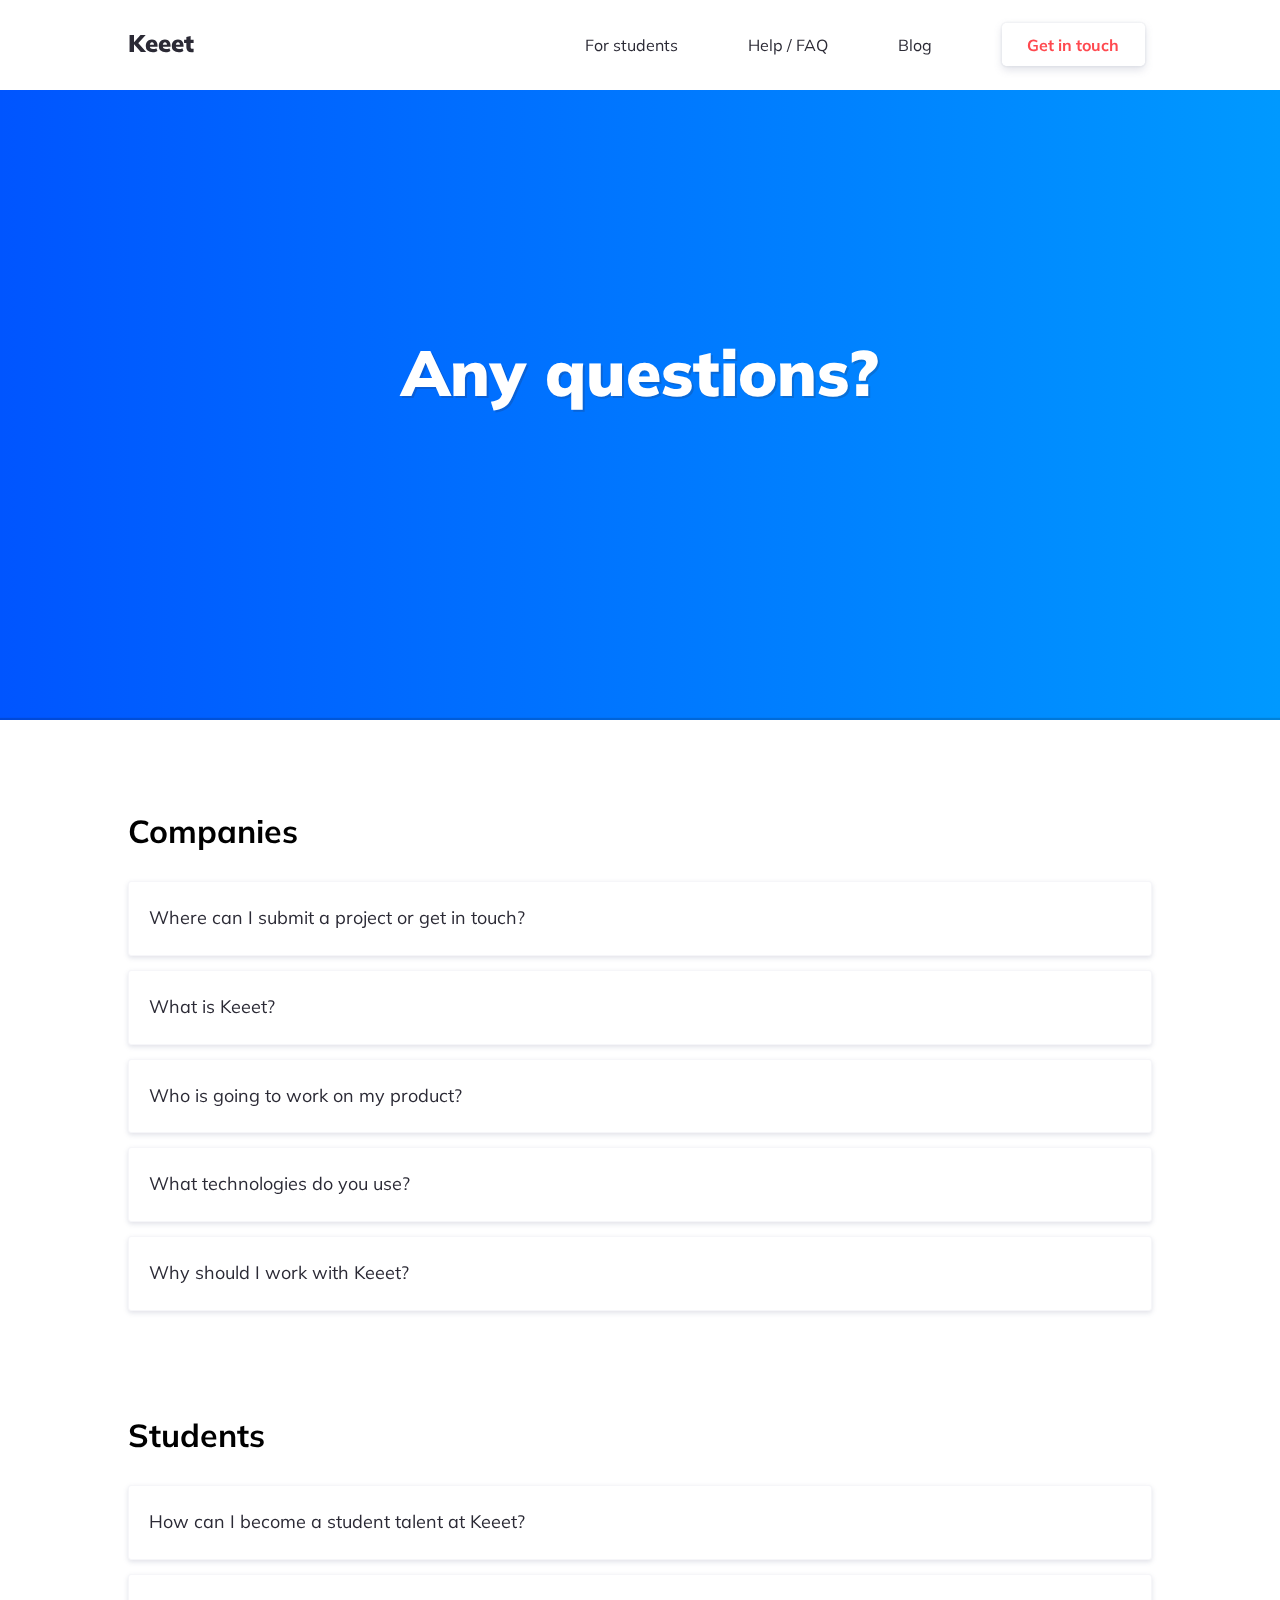
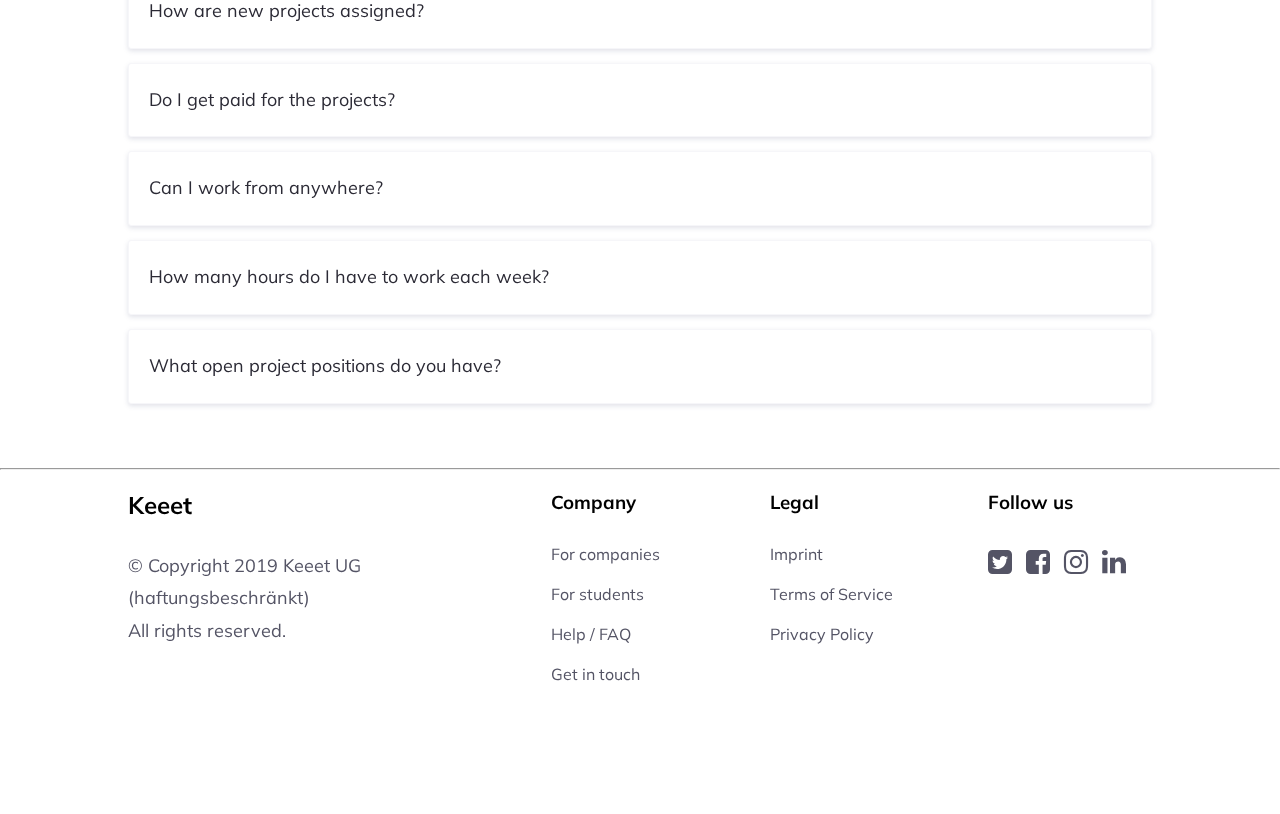
==== help.html @ 53b11ce8 "Inital commit" ====
<!DOCTYPE html>
<html lang="en">
<head>
    <meta charset="UTF-8"/>
    <meta name="viewport" content="width=device-width, initial-scale=1.0"/>
    <meta http-equiv="X-UA-Compatible" content="ie=edge"/>
    <link rel="stylesheet" href="https://maxcdn.bootstrapcdn.com/font-awesome/4.3.0/css/font-awesome.min.css">
    <link href="https://fonts.googleapis.com/css?family=Muli:300,400,600,700,800,900&display=swap" rel="stylesheet">
    <link rel="stylesheet" href="main.css"/>
    <link rel="stylesheet" href="help.css"/>
    <link rel="apple-touch-icon" sizes="180x180" href="favicon/apple-touch-icon.png">
    <link rel="icon" type="image/png" sizes="32x32" href="favicon/favicon-32x32.png">
    <link rel="icon" type="image/png" sizes="16x16" href="favicon/favicon-16x16.png">
    <link rel="manifest" href="favicon/site.webmanifest">
    <meta name="description"
          content="We are a group of lateral thinkers, innovators and creatives that is building digital products of
          tomorrow from scratch. We believe that digital product development is a transformative journey and needs to be
          managed as such. That calls for all the elements of an effective transformation, including an experienced team,
          a clear vision and road map, and processes for the fast piloting and deployment.">
    <meta name="author" content="We build digital products">
    <meta content="https://pedantic-jang-f78820.netlify.com/assets/meta-preview.png" property="og:image">
    <meta content="https://pedantic-jang-f78820.netlify.com/assets/meta-preview.png" name="twitter:image">
    <meta property="og:url" content="keeet.io">
    <meta property="og:title" content="We build digital products.">
    <meta property="og:description" content="We are a group of lateral thinkers, innovators and creatives that is building digital products of
          tomorrow from scratch. We believe that digital product development is a transformative journey and needs to be
          managed as such. That calls for all the elements of an effective transformation, including an experienced team,
          a clear vision and road map, and processes for the fast piloting and deployment.">
    <meta name="twitter:title" content="We build digital products">
    <meta name="twitter:description" content="We are a group of lateral thinkers, innovators and creatives that is building digital products of
          tomorrow from scratch. We believe that digital product development is a transformative journey and needs to be
          managed as such. That calls for all the elements of an effective transformation, including an experienced team,
          a clear vision and road map, and processes for the fast piloting and deployment.">
    <meta name="theme-color" content="#0055ff">
    <title>Keeet - FAQ</title>
</head>
<body style="overflow: hidden;">


<div class="header-scroll-trigger"></div>
<nav class="header-container">
    <div class="hamburger menu">
        <div class="line line01"></div>
        <div class="line line02"></div>
        <div class="line line03"></div>
    </div>
    <a href="../"><h2 class="logo-name"><b>Keeet</b></h2></a>
    <ul class="nav-links">
        <li><a href="student" class="top-nav-links" id="about">For students</a></li>
        <li><a href="help" class="top-nav-links" id="work">Help / FAQ</a></li>
        <li><a href="blog" class="top-nav-links" id="work">Blog</a></li>
        <li><a href="contact" class="contact-btn" id="contact">Get in touch</a></li>
    </ul>
    <a href="contact">
        <button class="responsive-nav-btn">
            Get in touch
        </button>
    </a>
</nav>

<div class="help-hero-wrapper">
    <div class="help-hero">
        <h1>Any questions?</h1>
    </div>
</div>

<div id="faq-section">
    <div class="faq">
        <h1>Companies</h1>
        <div class="faq-block">
            <input id="ac-1" type="checkbox">
            <label for="ac-1">Where can I submit a project or get in touch?</label>
            <article class="answer">
                <p>
                    You can either submit your project <a href="submit-project">here</a> or you can schedule a call with
                    one of our
                    team members <a href="call">here</a> to talk about your project, ideas or product. Looking forward
                    hearing from you!
                </p>
            </article>
        </div>
        <div class="faq-block">
            <input id="ac-2" type="checkbox">
            <label for="ac-2">What is Keeet?</label>
            <article class="answer">
                <p>
                    We are a group of lateral thinkers, innovators and creatives that is building digital products of
                    tomorrow from scratch. We believe that digital product development is a transformative journey and
                    needs to be managed as such. That calls for all the elements of an effective transformation,
                    including an experienced team, a clear vision and road map, and processes for the fast piloting and
                    deployment.
                </p>
            </article>
        </div>
        <div class="faq-block">
            <input id="ac-3" type="checkbox">
            <label for="ac-3">Who is going to work on my product?</label>
            <article class="answer">
                <p>
                    Are student talents are a group of accomplished developers, designers and product managers. Even
                    beyond tech stack we carefully match our student talents with your project requirements. Our proven
                    selection process ensures that we have the best talent to assemble a team of experts that fits best
                    to you project.
                </p>
            </article>
        </div>
        <div class="faq-block">
            <input id="ac-4" type="checkbox">
            <label for="ac-4">What technologies do you use?</label>
            <article class="answer">
                <p>
                    The pace of innovation and change is mind-numbingly fast. We keep up with technology trends and help
                    you to catch up to emerging opportunities and further evolve them. Thanks to our diverse pool of
                    talents we are able to cover a whole range of competencies going from AI, Data Science, Embedded
                    Systems, AR / VR and many more.
                </p>
            </article>
        </div>
        <div class="faq-block">
            <input id="ac-5" type="checkbox">
            <label for="ac-5">Why should I work with Keeet?</label>
            <article class="answer">
                <p>
                    We eliminate the lack of transparency of agencies and take away the commitment of an in-house team.
                    Thanks to our best talent we ship better products faster.
                </p>
            </article>
        </div>
    </div>
    <div class="faq" id="student-faq">
        <h1>Students</h1>
        <div class="faq-block">
            <input id="ac-6" type="checkbox">
            <label for="ac-6">How can I become a student talent at Keeet?</label>
            <article class="answer">
                <p>
                    All you have to do is to fill out the online application form. Click <a href="application">here</a>.
                    It only takes 2 minutes! We then review your application and if you are qualified we will invite you
                    for a video interview to further learn about your skills, character and potential. It is really
                    important for us that you not only have enough skills and knowledge for the job that you are
                    applying for but that you are also a cultural fit for our entire team.
                </p>
            </article>
        </div>
        <div class="faq-block">
            <input id="ac-7" type="checkbox">
            <label for="ac-7">How are new projects assigned?</label>
            <article class="answer">
                <p>
                    There are two way of how projects are assigned. Talents get either a private invite if their skill
                    set and availability fit to the project requirements or talents can apply to public projects that
                    are posted to all members and are assigned to the ones that claim it first.
                </p>
            </article>
        </div>
        <div class="faq-block">
            <input id="ac-8" type="checkbox">
            <label for="ac-8">Do I get paid for the projects?</label>
            <article class="answer">
                <p>
                    <b>Yes!</b> Beyond receiving a competitive salary you have the chance to earn shares. This way all
                    team members
                    share the profits if the company does well.
                </p>
            </article>
        </div>
        <div class="faq-block">
            <input id="ac-9" type="checkbox">
            <label for="ac-9">Can I work from anywhere?</label>
            <article class="answer">
                <p>
                    <b>Yes!</b> We only work remotely. Most projects have pre-set events like for example sprint
                    plannings and daily standups where we usually communicate with tools like Slack or Google Hangouts.
                    We however also regularly invite teams to get-together that we use to e.g. celebrate completed
                    projects. We cover all expenses for these trips!
                </p>
            </article>
        </div>
        <div class="faq-block">
            <input id="ac-10" type="checkbox">
            <label for="ac-10">How many hours do I have to work each week?</label>
            <article class="answer">
                <p>
                    A rough estimate would be 20 hours a week or less. But that really depends on the project that you
                    are working on and the phase of the project.
                </p>
            </article>
        </div>
        <div class="faq-block">
            <input id="ac-11" type="checkbox">
            <label for="ac-11">What open project positions do you have?</label>
            <article class="answer">
                <p>
                    We are not only looking for talented techis with expertise in cutting edge technologies but also for
                    product managers, UI / UX designers and beyond. Here are just a few: Software Engineers, Data
                    Science & AI, UX / UI Designers, QA Engineers, Product Managers, R&D Hackers, AR / VR Game
                    Engineers, Mechanical Engineers, Embedded Software Engineers.
                </p>
            </article>
        </div>
    </div>
    <hr>
    <footer class="container" id="footer-container">
        <div class="footer-column-left">
            <h2 class="footer-header">Keeet</h2>
            <p>© Copyright 2019 Keeet UG (haftungsbeschränkt) <br> All rights reserved.</p>
        </div>
        <div class="footer-column-right">
            <h3 class="footer-header">Company</h3>
            <ul>
                <li><a href="../">For companies</a></li>
                <li><a href="student">For students</a></li>
                <li><a href="help">Help / FAQ</a></li>
                <li><a href="contact">Get in touch</a></li>
            </ul>
        </div>
        <div class="footer-column-right">
            <h3 class="footer-header">Legal</h3>
            <ul>
                <li><a href="imprint">Imprint</a></li>
                <li><a href="terms-of-service">Terms of Service</a></li>
                <li><a href="privacy-policy">Privacy Policy</a></li>
            </ul>
        </div>
        <div class="footer-column-right">
            <h3 class="footer-header">Follow us</h3>
            <a href="#" target="_blank" class="footer-icon"><i class="fa fa-twitter-square"></i></a>
            <a href="#" target="_blank" class="footer-icon"><i class="fa fa-facebook-square"></i></a>
            <a href="#" target="_blank" class="footer-icon"><i class="fa fa-instagram"></i></a>
            <a href="#" target="_blank" class="footer-icon"><i class="fa fa-linkedin"></i></a>
        </div>
    </footer>
</div>


<div class="loader-wrapper">
    <span class="loader">
        <span class="loader-inner"></span>
    </span>
</div>


<script src="https://ajax.googleapis.com/ajax/libs/jquery/3.4.1/jquery.min.js"></script>
<script src="app.js"></script>
</body>
</html>
---- main.css ----
:root {
    --primary: #FF494F;
    --secondary: #0000ff;
    --darkgrey: #2b2a35;
    --lightgrey: #545465;
}

* {
    margin: 0;
    padding: 0;
    box-sizing: inherit;
}

::-moz-selection {
    color: #ecf0f1;
    background: #9b59b6;
    text-shadow: none;
}

::selection {
    color: #ecf0f1;
    background: #9b59b6;
    text-shadow: none;
}

a,
a:visited {
    color: #9b59b6;
    text-decoration: none;
}

a:hover {
    color: #969696;
}

body {
  transition: background-color 1s ease;
}

p {
    font-size: 18px;
    color: var(--darkgrey);
}

*:before, *:after {
    box-sizing: border-box;
}

html {
    font-family: 'Muli', sans-serif;
    box-sizing: border-box;
    -webkit-font-smoothing: antialiased;
    -moz-osx-font-smoothing: grayscale;
}

p, h1, h2, h3, h4, h5, h6, a, label, table {
    -webkit-user-select: none;
    -moz-user-select: none;
    -ms-user-select: none;
    user-select: none;
}

img {
    user-drag: none;
    user-select: none;
    -moz-user-select: none;
    -webkit-user-drag: none;
    -webkit-user-select: none;
    -ms-user-select: none;
}

.primary-btn {
    background-color: var(--primary);
    color: #ffffff;
    padding: 14px 24px;
    font-weight: 500;
    border-radius: 5px;
    outline: none;
    text-decoration: none;
    font-size: 16px;
    border: none;
    cursor: pointer;
    margin-top: 20px;
    -webkit-appearance: none;
    -webkit-box-shadow: 0 2px 8px -1px rgba(39, 94, 254, 0.32);
    box-shadow: 0 2px 8px -1px rgba(39, 94, 254, 0.32);
    transform: translateY(0px);
    transition: transform 0.44s ease, box-shadow 0.44s ease;
}

.primary-btn:hover,
.primary-btn.focus {
    transform: translateY(-5px);
    box-shadow: 0 2px 8px -1px rgba(39, 94, 254, 0.62);
}

input:focus,
select:focus,
textarea:focus,
button:focus {
    outline: none;
}

.background-gradient {
    background: linear-gradient(#f8f8f8 0, #fff 100%);
}

.grey-background {
    background: #f8f8f8;
}

hr {
    /* border-top: 1px solid rgba(207, 215, 223, .25);
    margin-bottom: 50px; */
}

@media screen and (max-width: 500px) {
    hr {
        margin-bottom: 0;
    }

    .primary-btn:hover,
    .primary-btn.focus {
        transform: unset;
    }
}

/* ----------------------------------------------- Loading Animation ----------------------------------------------- */
.loader-wrapper {
    width: 100vw;
    height: 100vh;
    position: fixed;
    top: 0;
    left: 0;
    background-color: #ffffff;
    display: flex;
    justify-content: center;
    align-items: center;
    z-index: 100;
}

.loader {
    width: 40px;
    height: 40px;
    margin: 100px auto;
    background-color: var(--primary);
    border-radius: 100%;
    -webkit-animation: sk-scaleout 1.0s infinite ease-in-out;
    animation: sk-scaleout 1.0s infinite ease-in-out;
    display: inline-block;
    position: relative;
    border: 4px solid var(--primary);
    animation-timing-function: ease-in-out;
    -webkit-animation-timing-function: ease-in-out;
}

.loader-inner {
    vertical-align: top;
    display: inline-block;
    width: 100%;
    background-color: var(--primary);
    animation: loader-inner 2s infinite ease-in;
    animation-timing-function: ease-in-out;
    -webkit-animation-timing-function: ease-in-out;
}

@-webkit-keyframes sk-scaleout {
    0% {
        transform: scale(0);
        -webkit-transform: scale(0);
    }
    100% {
        transform: scale(1.0);
        -webkit-transform: scale(1.0);
        opacity: 0;
    }
}

@keyframes sk-scaleout {
    0% {
        transform: scale(0);
        -webkit-transform: scale(0);
    }
    100% {
        transform: scale(1.0);
        -webkit-transform: scale(1.0);
        opacity: 0;
    }
}

/* ------------------------------------------------- Cookie Banner ------------------------------------------------- */
#cookie-banner {
    width: 460px;
    background-color: #fcfcfc;
    box-shadow: 0 1px 3px 0 rgba(39, 21, 102, 0.08), 0 0 0 1px rgba(39, 21, 102, 0.07);
    border: 1px solid rgba(255, 255, 255, .8);
    z-index: 90;
    position: fixed;
    display: flex;
    justify-content: space-between;
    left: 0;
    right: 0;
    margin-left: auto;
    margin-right: auto;
    bottom: 25px;
    padding: 10px 20px;
    border-radius: 50px;
}

#cookie-banner p {
    font-size: 14px;
}

#cookie-banner a {
    color: var(--primary);
    font-weight: 700;
    text-decoration: none;
}

#cookie-banner a:hover,
#cookie-banner a:focus {
    text-decoration: underline;
}

#cookie-banner-close {
    border: none;
    outline: none;
    background-color: #fcfcfc;
    -webkit-transition: -webkit-transform .2s ease-in-out;
    transition: transform .2s ease-in-out;
}

#cookie-banner-close:hover,
#cookie-banner-close:focus {
    -webkit-transform: scale(1.2);
    transform: scale(1.2);
}

#cookie-banner-close img {
    width: 12px;
    cursor: pointer;
}

@media screen and (max-width: 500px) {
    #cookie-banner {
        width: 90%;
        line-height: 1.4;
        padding: 6px 20px;
    }

    #cookie-banner-close {
        margin-left: 10px;
    }
}

/* ------------------------------------------------ Navigation Bar ------------------------------------------------ */
nav {
    height: 90px;
    margin: auto;
    -webkit-appearance: none;
    -webkit-box-shadow: 0px 1px 0px 0px rgba(227, 227, 227, 1);
    box-shadow: 0px 1px 0px 0px rgba(227, 227, 227, 1);
}

.logo-name {
    font-weight: 800;
    float: left;
    margin-left: 10%;
    margin-top: 28px;
    color: #2B2A35;
}

.nav-links {
    display: flex;
    list-style: none;
    height: 100%;
    justify-content: flex-end;
    align-items: center;
    margin-left: auto;
}

.nav-links li a {
    color: var(--darkgrey);
    text-decoration: none;
    font-size: 16px;
    margin-left: 30px;
    cursor: pointer;
}

.contact-btn {
    background-color: #fff;
    box-shadow: 0 0.2rem 0.5rem rgba(103, 110, 144, .2), 0 0 0 0.1rem rgba(103, 110, 144, .05);
    padding: .75em 1.6em .7em;
    border-radius: 5px;
    transition: box-shadow 120ms, background-color 120ms;
    text-align: center;
    font-weight: 700;
    color: var(--primary) !important;
    transition-property: box-shadow;
    transition-duration: 120ms;
    transition-timing-function: ease;
    transition-delay: 0s;
}

.contact-btn:hover {
    box-shadow: 0 .2rem .5rem rgba(103, 110, 144, .4), 0 0 0 .1rem rgba(103, 110, 144, .05);
}

.responsive-nav-btn {
    display: none;
    cursor: pointer;
    position: absolute;
    right: 20%;
    top: 21%;
    font-size: 16px;
    padding: 10px 12px;
    color: #FF494F;
    font-weight: 600;
    border-radius: 5px;
    background-color: #fff;
    border: none;
    box-shadow: 0 0.2rem 0.5rem rgba(103, 110, 144, .2), 0 0 0 0.1rem rgba(103, 110, 144, .05);
}

@media screen and (max-width: 950px) {
    .responsive-nav-btn {
        display: block;
    }
}


/* --------------------- Navigation Underline Animation --------------------- */
.nav-links {
    list-style-type: none;
    margin: 0 9% 0 0;
    text-align: center;
}

.nav-links li {
    display: inline-block;
    margin: 0 20px;
}

.top-nav-links {
    color: var(--primary);
    position: relative;
    text-decoration: none;
    padding-bottom: 8px;
}

.top-nav-links:before, .top-nav-links:after {
    content: '';
    position: absolute;
    bottom: 2px;
    left: 0;
    right: 0;
    height: 2px;
    background-color: var(--primary);
}

.top-nav-links:before {
    opacity: 0;
    transform: translateY(8px);
    transition: transform 0s cubic-bezier(0.175, 0.885, 0.32, 1.275), opacity 0s;
}

.top-nav-links:after {
    opacity: 0;
    transform: translateY(4px);
    transition: transform 0.2s cubic-bezier(0.175, 0.885, 0.32, 1.275), opacity 0.2s;
}

.top-nav-links:hover:before, .top-nav-links:hover:after {
    opacity: 1;
    transform: translateY(0);
}

.top-nav-links:hover:before {
    transition: transform 0.2s cubic-bezier(0.175, 0.885, 0.32, 1.275), opacity 0.2s;
}

.top-nav-links:hover:after {
    transition: transform 0s 0.2s cubic-bezier(0.175, 0.885, 0.32, 1.275), opacity 0s 0.2s;
}

.header-container {
    position: fixed;
    top: 0;
    left: 0;
    right: 0;
    max-width: 1800px;
    background-color: #ffffff;
    z-index: 10;
    -webkit-appearance: none;
    -moz-box-shadow: 0 0 1.8rem transparent;
    -webkit-box-shadow: 0 0 1.8rem transparent;
    box-shadow: 0 0 1.8rem transparent;
    transition: box-shadow .3s;
}

@media (prefers-reduced-motion: reduce) {
    .header-container {
        transition: none;
    }
}

.header-container.scrolled {
    -webkit-appearance: none;
    -moz-box-shadow: 0 0 1.8rem rgba(0, 0, 0, .15);
    -webkit-box-shadow: 0 0 1.8rem rgba(0, 0, 0, .15);
    box-shadow: 0 0 1.8rem rgba(0, 0, 0, .15);
}

@media screen and (max-width: 450px) {
    .header-container {
        -webkit-appearance: none;
        -moz-box-shadow: 0 0.2rem 0.5rem rgba(103, 110, 144, .2), 0 0 0 0.1rem rgba(103, 110, 144, .05);
        -webkit-box-shadow: 0 0.2rem 0.5rem rgba(103, 110, 144, .2), 0 0 0 0.1rem rgba(103, 110, 144, .05);
        box-shadow: 0 0.2rem 0.5rem rgba(103, 110, 144, .2), 0 0 0 0.1rem rgba(103, 110, 144, .05);
    }
}


/* ------------------------------------------------- Media Queries ------------------------------------------------- */
@media screen and (max-width: 950px) {
    .line {
        position: absolute;
        width: 30px;
        height: 3px;
        background: var(--primary);
        margin: 5px;
        border-radius: 10px;
        transition: all cubic-bezier(0.25, 0.1, 0.28, 1.54) 0.42s;
    }

    nav {
        position: relative;
        height: 70px;
    }

    .hamburger {
        width: 30px;
        height: 30px;
        position: absolute;
        cursor: pointer;
        right: 3%;
        top: 40%;
        transform: translate(-55%, -50%);
        z-index: 2;
    }

    .hamburger.close {
        position: fixed;
        top: 28px;
    }

    .logo-name {
        margin-left: 5%;
        margin-top: 19px;
    }

    .nav-links {
        padding: 30vh 0;
        position: fixed;
        background: var(--primary);
        z-index: 1;
        height: 100vh;
        overflow: hidden;
        width: 100%;
        justify-content: space-around;
        flex-direction: column;
        clip-path: circle(100px at 115% -15%);
        -webkit-clip-path: circle(100px at 115% -15%);
        transition: all 0.42s ease-out;
        pointer-events: none;
    }

    .nav-links.open {
        clip-path: circle(1600px at 90% -10%);
        -webkit-clip-path: circle(1600px at 90% -10%);
        pointer-events: all;
    }

    .nav-links li a {
        font-size: 25px;
        font-weight: 700;
        color: #fff;
        margin-left: 0;
        box-shadow: none;
    }

    .nav-links li:nth-child(1) {
        transition: all 0.8s ease 0.42s;
    }

    .nav-links li:nth-child(2) {
        transition: all 0.8s ease 0.42s;
    }

    .nav-links li:nth-child(3) {
        transition: all 0.8s ease 0.42s;
    }

    .line01 {
        top: 19%;
    }

    .line02 {
        top: 49%;
    }

    .line03 {
        top: 79%;
    }

    .menu.close .line01 {
        transform: rotate(45deg);
        top: 49%;
        background: white;
    }

    .menu.close .line02, .menu.close .line03 {
        transform: rotate(-45deg);
        top: 49%;
        background: white;
    }

    .contact-btn {
        background-color: unset;
        color: #fff !important;
        box-shadow: none;
    }

    .contact-btn:hover {
        box-shadow: none;
    }

    .container {
        width: 90%;
    }

    .footer-header {
        margin-bottom: 20px;
        margin-top: 40px;
    }
}

/* ---------------------------------------------- Hero Company Site ---------------------------------------------- */

#hero {
    height: 80vh;
    width: 86%;
    margin: auto;
    display: flex;
    align-items: center;
    flex-wrap: wrap;
}

/* .hero div {
    border: 5px #ccc solid;
} */

.box-left {
    display: flex;
    flex-direction: column;
    justify-content: left;
    display: flex;
    justify-content: center;
    width: 45%;
    margin-right: 2%;

}

.type-wrapper p {
    font-size: 3.6rem;
    font-weight: 900;
    letter-spacing: 0.1rem;
    text-align: left;
    overflow: hidden;
    color: var(--darkgrey);
}


#fixed-text {
    font-size: 3.6rem;
}

#hero-sub-header {
    color: var(--lightgrey);
    line-height: 1.8;
    font-size: 18px;
    margin-top: 50px;
    text-align: left;
    margin-bottom: 40px;
}

.hero-button-wrapper {
    display: flex;
}

.hero-button-wrapper button {
    margin-right: 10px;
}

.box-right {
    position: relative;
    z-index: -5;
    height: 400px;
    align-items: center;
    justify-content: center;
    display: flex;
    width: 45%;
    margin-left: 2%;
}

.box-right img {
    max-width: 100%;
    max-height: 100%;

}

@media screen and (max-width: 950px) {
    .hero {
      height: auto;
    }
    .box-left {
        width: 100%;
    }

    .box-right {
        width: 100%;
        margin: auto;
        max-width: 600px;
        align-items: flex-start;
        padding: 20px;
    }

    .type-wrapper p {
        margin-top: 120px;
    }

    #fixed-text {
        font-size: 2.2rem;
    }

    .type-wrapper p {
        font-size: 2.2rem;
    }
}

@media screen and (max-width: 600px) {
    #fixed-text {
        font-size: 1.6rem;
    }

    .type-wrapper p {
        font-size: 2.6rem;
        line-height: 1.2;
    }

    .hero-button-wrapper {
        margin-bottom: 70px;
        justify-content: space-evenly;
        width: 100%;
    }

    .hero-button-wrapper button {
        margin: auto 0 20px 0;
        padding: 12px 16px;
    }

    #hero-sub-header {
        width: 100%;
    }

    .hero {
        margin-top: 0px;
    }
}

/* ---------------------------------------------- Why ---------------------------------------------- */
.why {
  width: 86%;
  margin: auto;
  padding: 100px 0;
  max-width: 1600px;
}

.why-header {
  font-size: 50px;
  font-weight: 900;
  color: var(--darkgrey);
  width: 40%;
  margin: 0 auto 30px auto;
  text-align: center;
  min-width: 500px;
    /* min-width: 500px; */
}

.why-sub-header {
  line-height: 2.0;
  color: var(--lightgrey);
  width: 60%;
  margin: auto;
  text-align: center;
}

@media screen and (max-width: 465px) {
    .why-header {
        font-size: 38px;
    }
    .why {
      padding: 0;
    }
}

@media screen and (max-width: 950px) {
    .why-header{
        width: 100%;
        min-width: unset;
    }

    .why-sub-header  {
        width: 100%;
        min-width: unset;
    }
}
/* ---------------------------------------------- Solution ---------------------------------------------- */
.container-solution {
  width: 80%;
  margin: auto;
  padding: 100px 0;
  max-width: 1600px;
}
.text-media {
    display: flex;
    justify-content: space-between;
    align-items: center;
    flex-wrap: wrap;
}

#text-media-reverse {
    flex-wrap: wrap-reverse;
    margin-top: 150px;
}

.text {
    width: 47%;
}

.text h1 {
    font-size: 50px;
    font-weight: 900;
    margin-bottom: 22px;
    color: var(--darkgrey);
}

.text p {
    line-height: 2.0;
    color: var(--lightgrey);
}

.media {
    width: 47%;
    max-width: 500px;
}

.media img {
    max-width: 100%;
    max-height: 100%;
}

@media screen and (max-width: 465px) {
    .text h1 {
        font-size: 38px;
    }
    .text p {
        margin-bottom: 50px;
    }
}

@media screen and (max-width: 1136px) {
    .media {
        margin: auto;
    }

    .text {
        width: 100%;
    }

    .text h1 {
        text-align: center;
    }

    .text p {
        text-align: justify;
    }

    .media {
        width: 100%;
        min-width: unset;
    }

    #text-media-reverse {
        margin-top: 100px;
    }
}

/* ---------------------------------------------- Big Text ---------------------------------------------- */
.big-text {
    height: 100vh;
    width: 86%;
    margin: auto;
    display: flex;
    align-items: center;
    justify-content: center;
}
/* panel styles */
.panel {
  /* min height incase content is higher than window height */
  /* min-height: 100vh;
  display: flex;
  justify-content: space-around;
  align-items: center;
  font-family: sans-serif; */
  /* outline: 10px solid hotpink; */
  /* turn above on to see the edge of panels */
}
.color-violet {
  background-color: #FF494F;
}
.color-white {
  background-color: white;
}

.big-p {
    font-size: 5rem;
    font-weight: 900;
    text-align: center;
    color: white;
}
@media screen and (max-width: 465px) {
  .big-p {
    font-size: 3rem;
  }
}

/* ---------------------------------------------- Features ---------------------------------------------- */

.benefit-header {
    width: 86%;
    margin: auto;
}

.benefit-header-mobile {
    width: 95%;
    margin: auto;
    display: none;
}

.benefit-header-titel-mobile {
    font-size: 50px;
    font-weight: 900;
    color: var(--darkgrey);
    margin: 0 auto 40px auto;
    display: flex;
}

.benefit-sub-header-titel-mobile {
    line-height: 2.0;
    color: var(--lightgrey);
    margin-bottom: 4.6875vw;
    width: 90%;
}

.benefit-header-titel {
    font-size: 50px;
    font-weight: 900;
    color: var(--darkgrey);
    margin: 0 auto 40px auto;
    display: flex;
}

.benefit-sub-header {
    line-height: 2.0;
    color: var(--lightgrey);
    margin-bottom: 4.6875vw;
    width: 90%;
}

.benefit-wrapper {
    width: 86%;
    margin: 0 auto;
    display: flex;
    justify-content: center;
    height: 70vh;

}

.benefit-left {
    display: flex;
    width: 50%;
    flex-direction: column;

}

.benefit-right {
    display: flex;
    width: 50%;
    flex-direction: column;
}

.tab-inner-wrapper {
    display: flex;
    flex-direction: row;
    align-items: center
}
.tab-inner-wrapper {
  background: white;
  background-size: 0% 100%;
  background-image: linear-gradient(90deg, #FF494F 0%, #FF494F 50%, transparent 50.1%);
  cursor: pointer;
  -webkit-text-stroke-color: #FF494F;
  -webkit-text-stroke-width: 0.02em;
  -webkit-text-fill-color: transparent;
  -webkit-background-clip: text;
  background-repeat: no-repeat;
  transition: background-size 0.5s cubic-bezier(0.67, 0.01, 0.15, 0.98);
}

.fill-style {
  background-size: 200% 100% !important;
}

.tab-inner-wrapper:hover {
  background-size: 200% 100%;
}


ul.tabs {
    margin: 0px;
    padding: 0px;
    list-style: none;
}

ul.tabs li {
    background: none;
    color: #222;
    display: inline-block;
    padding: 10px 15px;
    display: flex;
    flex-direction: column;
    cursor: pointer;

}

ul.tabs li.current {
    /* background: #FF494F; */
    color: #FF494F;
}

.tab-number {
    font-size: 20px;
    margin-right: 30px;
}


.tab-header {
    font-size: 40px;
    font-weight: 900;
    color: var(--darkgrey);
}

.tab-content {
    display: none;
    /* background: #ededed; */
    padding: 15px;
    flex-direction: column;
}

.tab-content.current {
    display: inherit;
}

.tab-content-header-font {
    font-size: 50px;
    font-weight: 900;
    color: var(--darkgrey);
    margin-bottom: 22px;
    align-items: center;
}

.tab-subheader {
    line-height: 2.0;
    color: var(--lightgrey);
    margin-bottom: 2.6875vw;
}

.tab-images {
    position: relative;
    align-items: center;
    justify-content: start;
    display: flex;
    width: 100%;
    margin-left: 2%;
}

.tab-images-1 {
    opacity:: 0;
    left: 0;
    z-index: 2;
    max-width: : 100%;
    max-height: 100%;
    height: 200px;
}

.tab-images-2 {
    width: 150px;
    height: 150px;
}


.accordion-main-wrapper {
    width: 95%;
    margin: auto;
    position: relative;
    /* height: 300px; */
}

#accordion-wrap {
    /* position: absolute; */
    top: 0;
    right: 0;
    width: 95%;
    margin: auto 0;
    display: none;
}

/* Article-Title */
.article-title {
    /* width: 100%;
    padding: 15px;
    background-color: #fff;
    border-bottom: 1px solid #e3e3e3;
    position: relative;
    cursor: pointer;
    display: block; */
    display: flex;
    flex-direction: row;
    align-items: center;
    cursor: pointer;
    padding: 10px;
    justify-content: space-between;
}
.article-title-namenum {
  display: flex;
  flex-direction: row;
  align-items: center;
}

.tab-number-mobile {
    font-size: 20px;
    margin-right: 30px;
}

.tab-header-mobile {
    font-size: 21px;
    font-weight: 900;
    color: var(--darkgrey);
}

.article-title:after {
    content: "";
    display: table;
    clear: both;
}

.article-title:hover {
    background-color: #f7f7f7;
}

.article-title:active {
    background-color: #efefef;
}

.article-title:nth-of-type(1) {
    border-top-left-radius: 4px;
    border-top-right-radius: 4px;
}

.article-title h2 {
    color: #555;
    font-size: 18px;
    font-weight: 400;
    float: left;
}

.article-title span {
    margin-top: -2px;
    color: var(--primary);
    font-family: 'FontAwesome', sans-serif;
    font-size: 24px;
    font-weight: normal;
    display: block;
    float: right;
}

.article-title span:before {
    content: "\f107"; /* Carret Down */
}

/* Article-Content */
.article-content {
    padding: 10px 15px;
    background-color: #fff;
}

.article-content p {
    padding: 5px 0;
    color: #969696;
    font-size: 14px;
}


@media screen and (max-width: 800px) {
    .benefit-header {
        /* display: none; */
        height: 50vh;
        width: 86%;
        margin: auto;
        display: flex;
        align-items: center;
        justify-content: center;
        flex-direction: column;
    }

    .benefit-header-titel {
        text-align: center;
    }

    .benefit-sub-header {
        text-align: center;
    }

    .benefit-wrapper {
        display: none;
    }

    #accordion-wrap {
        display: block;
    }

    .benefit-header-mobile {
        display: flex;
    }
}

@media screen and (max-width: 465px) {
    .benefit-header-titel {
        font-size: 38px;
    }

    .benefit-header {
        /* display: none; */
        height: 50vh;
        width: 86%;
        margin: auto;
        display: flex;
        align-items: center;
        justify-content: center;
        flex-direction: column;
    }

    .benefit-header-titel {
        text-align: center;
    }

    .benefit-sub-header {
        text-align: center;
    }

    .benefit-wrapper {
        display: none;
    }

}

/* ---------------------------------------------- How it works ---------------------------------------------- */
.container-how-it-works {
  width: 80%;
  margin: auto;
  padding: 100px 0;
  max-width: 1600px;
}

.how-section-header {
  font-size: 50px;
  font-weight: 900;
  color: var(--darkgrey);
  width: 40%;
  margin: 0 auto 30px auto;
  text-align: center;
  min-width: 500px;
    /* min-width: 500px; */
}

.how-section-sub-header {
  line-height: 2.0;
  color: var(--lightgrey);
  width: 60%;
  min-width: 600px;
  margin: auto;
  text-align: center;
}
.step-section {
    display: flex;
    width: 100%;
    justify-content: space-between;
    margin: 60px 0 20px 0;
}

.step {
    width: 22%;
    display: flex;
    flex-direction: column;
    align-items: center;
}

#step-header {
    font-weight: 700;
    color: var(--darkgrey);
}

#step-sub-header {
    font-weight: 400;
    color: var(--lightgrey);
}

#line {
    width: 60%;
    margin-top: 40px;
    margin-left: 10%;
    height: 2px;
    background-color: #f1f1f1;
    position: absolute;
}

.step-description-wrapper p {
    line-height: 1.6;
    text-align: center;
    font-size: 18px;
}

.circle {
    display: flex;
    justify-content: center;
    align-items: center;
    height: 80px;
    width: 80px;
    background-color: #f1f1f1;
    border-radius: 50%;
    margin-bottom: 15px;
    z-index: 2;
}

.circle img {
    max-width: 60%;
    max-height: 60%;
}

#check-icon {
    max-width: 45%;
    max-height: 45%;
}

.step-description-wrapper {
    text-align: center;
}

.step-description-wrapper p {
    color: var(--darkgrey);
}

.step-description-wrapper button {
    padding: 6px 12px;
    background: var(--primary);
    color: #fff;
    font-weight: 600;
    border: none;
    font-size: 14px;
    border-radius: 20px;
    margin-top: 15px;
}

@media screen and (max-width: 950px) {
    #line {
        width: 70%;
    }

}

@media screen and (max-width: 800px) {
    #line {
        display: none;
    }

    .step-section {
        flex-direction: column;
    }

    .step {
        flex-direction: row;
        width: 100%;
        margin: 20px 0;
    }

    .step-description-wrapper {
        text-align: unset;
        margin-left: 30px;
    }

    .step-description-wrapper button {
        margin-top: 10px;
    }

    .step-description-wrapper p {
        text-align: unset;
    }

    .circle {
        margin: 15px 0;
        min-height: 80px;
        min-width: 80px;
    }
}

@media screen and (max-width: 465px) {
    .how-section-header {
        font-size: 38px;
    }
}

@media screen and (max-width: 950px) {
    .how-section-header {
        width: 100%;
        min-width: unset;
    }

    .how-section-sub-header {
        width: 100%;
        min-width: unset;
    }
}
/* ---------------------------------------------- Call to action ---------------------------------------------- */
.container-call {
    width: 80%;
    margin: auto;
    padding: 100px 0;
    max-width: 1600px;
}
.section-header-call {
    font-size: 50px;
    font-weight: 900;
    color: var(--darkgrey);
    width: 40%;
    margin: 0 auto 30px auto;
    text-align: center;
    min-width: 500px;
}
#newsletter-background {
    width: 100%;
    background:var(--primary);
}

.newsletter-section {
    display: flex;
    flex-direction: column;
    justify-content: center;
    align-items: center;
    padding: 0px 0 10px 0;
}

#newsletter-header {
    color: #ffffff;
    margin-bottom: 50px;
    text-shadow: 2px 2px 0 rgba(43, 42, 53, 0.2);
}
@media screen and (max-width: 465px) {
    .section-header-call {
        font-size: 38px;
    }
}

@media screen and (max-width: 800px) {
    .section-header-call {
        width: 100%;
        min-width: unset;
    }
}
/* ---------------------------------------------- Testimonials ---------------------------------------------- */
.testimonials-header {
    width: 86%;
    margin: auto;
}
.testimonials-titel {
    font-size: 50px;
    font-weight: 900;
    color: var(--darkgrey);
    margin: 0 auto 40px auto;
    display: flex;
    margin-top: 5%;
}
.testimonials-sub-header {
    line-height: 2.0;
    color: var(--lightgrey);
    margin-bottom: 4.6875vw;
    width: 90%;
}
@media screen and (max-width: 800px) {
    .testimonials-header {
        /* display: none; */
        height: 50vh;
        width: 86%;
        margin: auto;
        display: flex;
        align-items: center;
        justify-content: center;
        flex-direction: column;
    }

    .testimonials-titel {
        text-align: center;

    }

    .testimonials-sub-header {
        text-align: center;
    }

}

@media screen and (max-width: 465px) {
    .testimonials-header {
        /* display: none; */
        /* height: 30vh; */
        width: 86%;
        margin: auto;
        display: flex;
        align-items: center;
        justify-content: center;
        flex-direction: column;
    }

    .testimonials-titel {
        text-align: center;
        font-size: 38px;
    }

    .testimonials-sub-header {
        text-align: center;
    }
}

.container-slider {
  width: 86%;
  margin: auto;
  /* display: flex; */
  align-items: center;
  flex-wrap: wrap;

}

.slide {
  width: 100%;
  display: flex;
  /* background: #FAFAFA; */
  display: none;
  text-align: center;
  /* padding: 80px 0; */
  /* font-family: Lato, Calibri, Arial, sans-serif; */
  /* color: rgba(0,0,0,.5); */
  border-radius: 2px;
  /* height: 50vh; */
  align-items: center;
}

.slide.active {
  display: block;
  display: flex;
  align-items: center;
  text-align: center;
}

/* .s1 {
  background: #2ac56c;
}
.s2 {
  background: #2b70c4;
}
.s3 {
  background: #c42b4a;
}
.s4 {
  background: #db7323;
} */

.slide-left {
  display: flex;
  flex-direction: column;
  justify-content: left;
  /* background: yellow; */
  display: flex;
  justify-content: center;
  width: 40%;
  margin-right: 2%;
}
.slide-left-p {
  line-height: 2.0;
  color: var(--lightgrey);
  margin-bottom: 2.6875vw;
}
.slide-right {
  position: relative;
  /* background: red; */
  align-items: center;
  justify-content: center;
  display: flex;
  width: 55%;
  margin-left: 2%;
}
.slide-right img {
    max-width: 100%;
    max-height: 100%;
}
@media screen and (max-width: 800px) {
    .slide{
      flex-direction: column;
      align-items: flex-start;
    }
    .slide-left {
      width: 100%;
      align-items: center;
      margin-bottom: 20px;
      margin-right: 0%;
    }
    .slide.active {
      align-items: flex-start;
    }
    .container-slider {
      align-items: flex-start;
    }
    .slide-right img {
        max-width: 100%;
        max-height: 100%;
    }
    .slide-right {
      width: 100%;
      align-items: flex-start;
      margin-left: 0%;
      margin-bottom: 50px;
    }
}




/* ---------------------------------------------- Call to action Down ---------------------------------------------- */
.container-call-buttom {
  width: 80%;
  margin: auto;
  padding: 100px 0;
  max-width: 1600px;
}
.contact-box {
    width: 100%;
    display: flex;
    align-items: center;
    justify-content: space-between;
    background: var(--primary);
    box-shadow: rgba(0, 0, 0, 0.05) 0px 1px 0px, rgba(0, 0, 0, 0.03) 0px 0px 8px, rgba(0, 0, 0, 0.1) 0px 20px 30px;
    border-radius: 12px;
    padding: 90px 10%;
}

.contact-box-left h1 {
    font-size: 50px;
    font-weight: 900;
    color: #fff;
    text-shadow: 2px 2px 0 rgba(43, 42, 53, 0.2);
    margin-bottom: 10px;
}

.contact-box-left p {
    color: #fff;
    font-size: 26px;
    font-weight: 300;
}

.contact-box-right {
    display: flex;
}

.contact-box-btn-1 {
    background-color: #fff;
    color: var(--primary);
    padding: 12px 30px;
    font-weight: 600;
    border-radius: 5px;
    outline: none;
    text-decoration: none;
    font-size: 18px;
    border: none;
    cursor: pointer;
    box-shadow: 0 2px 8px -1px rgba(39, 94, 254, 0.32);
}

.contact-box-btn-2 {
    background-color: transparent;
    color: #fff;
    padding: 12px 30px;
    font-weight: 600;
    border-radius: 5px;
    outline: none;
    text-decoration: none;
    font-size: 18px;
    border: 1px solid #fff;
    cursor: pointer;
    margin-left: 20px;
    box-shadow: 0 2px 8px -1px rgba(39, 94, 254, 0.32);
}

@media screen and (max-width: 1200px) {
    .contact-box {
        padding: 90px 5%;
    }
}

@media screen and (max-width: 950px) {
    .contact-box {
        width: 100%;
        display: flex;
        flex-direction: column;
        align-items: center;
        justify-content: space-between;
        background: unset;
        box-shadow: unset;
        border-radius: unset;
        padding: 0;
    }

    #contact-box-background {
        background: var(--primary);
    }

    .contact-box-left {
        text-align: center;
        margin-bottom: 40px;
    }
}

@media screen and (max-width: 400px) {
    .contact-box-right {
        flex-direction: column;
        align-items: center;
    }

    .contact-box-right button {
        margin: 10px 0;
    }
}
/* ------------------------------------------------- Footer ------------------------------------------------- */
.container {
    width: 80%;
    margin: auto;
    padding: 100px 0;
    max-width: 1600px;
}

#footer-container {
    padding: 20px 0 60px 0;
}

footer {
    max-width: 1600px;
    display: flex;
    flex-wrap: wrap;
    justify-content: space-between;
}

.footer-column-right {
    width: 16%;
    min-width: 160px;
}

.footer-column-left {
    width: 36%;
    min-width: 250px;
}

.footer-header {
    margin-bottom: 30px;
}

.footer-column-left p {
    line-height: 1.8;
    color: var(--lightgrey)
}

footer ul {
    list-style-type: none;
}

.footer-icon {
    color: var(--lightgrey);
    font-size: 28px;
    margin-right: 10px;
    transition: opacity .3s;
}

.footer-icon:hover,
.footer-icon:focus {
    opacity: .6;
}

footer ul li a {
    text-decoration: none;
    color: var(--lightgrey);
}

footer ul li {
    margin: 20px 0;
}

footer ul li a:hover,
footer ul li a:focus {
    border-bottom: 1px solid var(--darkgrey);
}





























dfghj
---- help.css ----
.help-hero-wrapper {
    height: 170vh;
}

.help-hero {
    position: fixed;
    top: 0;
    bottom: 0;
    left: 0;
    right: 0;
    z-index: -1;
    background: linear-gradient(90deg, rgb(0, 85, 255), rgb(0, 153, 255));
    background-size: cover;
    height: 170vh;
    width: 100vw;
}

.help-hero:before {
    content: '';
    height: 100%;
    width: 100%;
    height: 170vh;
    width: 100vw;
    position: absolute;
}

.help-hero h1 {
    padding-top: 70px;
    position: relative;
    z-index: 1;
    color: #fff;
    text-align: center;
    font-size: 4rem;
    line-height: 4rem;
    width: 80%;
    margin: 30vh auto 0;
    font-weight: 900;
    webkit-transition: 1s opacity ease-in-out;
    text-shadow: 2px 2px 0 rgba(43, 42, 53, 0.2);
}

#faq-section {
    position: absolute;
    padding-bottom: 50px;
    z-index: 1;
    top: 80vh;
    background: #ffffff;
    width: 100vw;
    box-shadow: 0 -2px 1px rgba(0, 0, 0, .15);
    border-top: 1px solid rgba(255, 255, 255, .2);
}

.faq-block {
    padding-bottom: 16px;
}

.faq {
    width: 80%;
    text-align: left;
    flex-direction: column;
    justify-content: center;
    margin: 90px auto 0 auto;
}

.faq h1 {
    margin-bottom: 30px;
}

label {
    padding: 22px 20px;
    position: relative;
    z-index: 20;
    display: block;
    cursor: pointer;
    color: var(--darkgrey);
    border-radius: 3px;
    line-height: 1.6;
    font-size: 18px;
    box-shadow: 0 2px 5px rgba(103, 110, 144, .2);
    border: 1px solid #f6f6f9;
    background-color: #fff;
    transform: translateY(0px);
    transition: transform 0.44s ease, box-shadow 0.44s ease;
}

label:hover,
label.focus {
    transform: translateY(-1px);
    box-shadow: 0 2px 5px rgba(103, 110, 144, .4);
}

label:hover {
    background-color: #fff;
}

input:checked + label,
input:checked + label:hover {
    color: var(--darkgrey);
    border-bottom-left-radius: 0px;
    border-bottom-right-radius: 0px;
}

input {
    display: none;
}

article {
    border-bottom-left-radius: 3px;
    border-bottom-right-radius: 3px;
    margin-top: -2px;
    overflow: hidden;
    height: 0;
    position: relative;
    z-index: 10;
    transform: height 0.3s ease;
    display: flex;
    align-items: center;
}

.answer p {
    color: var(--lightgrey) !important;
    line-height: 1.8 !important;
}

.answer p a {
    text-decoration: underline;
    color: var(--primary);
}

.faq p {
    color: var(--darkgrey);
    line-height: 23px;
    font-size: 18px;
    padding: 20px;
}

input:checked ~ article.answer {
    height: auto;
}

#student-faq {
    margin-bottom: 50px;
}


@media screen and (max-width: 500px) {
    .help-hero h1 {
        padding-top: 20px;
        font-size: 55px;
        width: 90%;
    }
}

@media screen and (max-width: 950px) {
    .faq {
        width: 90%;
    }

    .faq p {
        font-size: 16px;
    }

    label {
        font-size: 16px;
    }
}
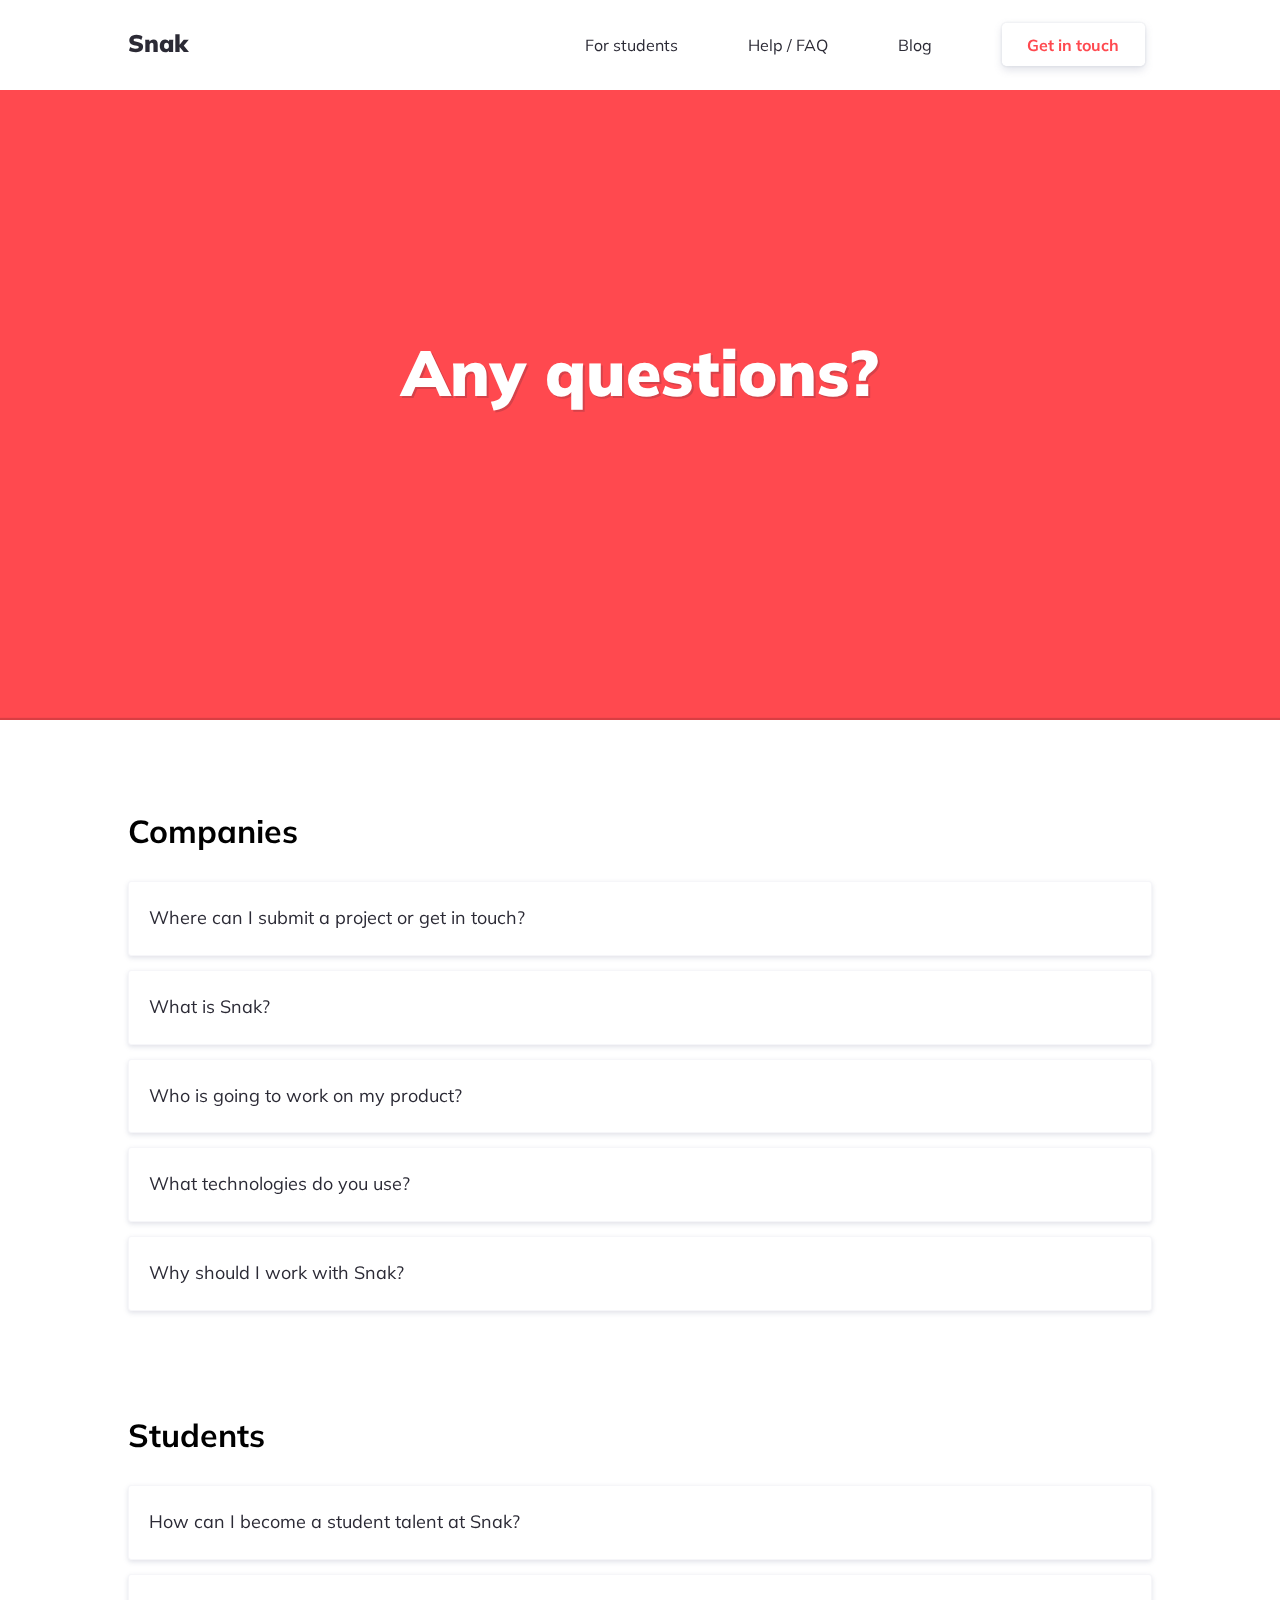
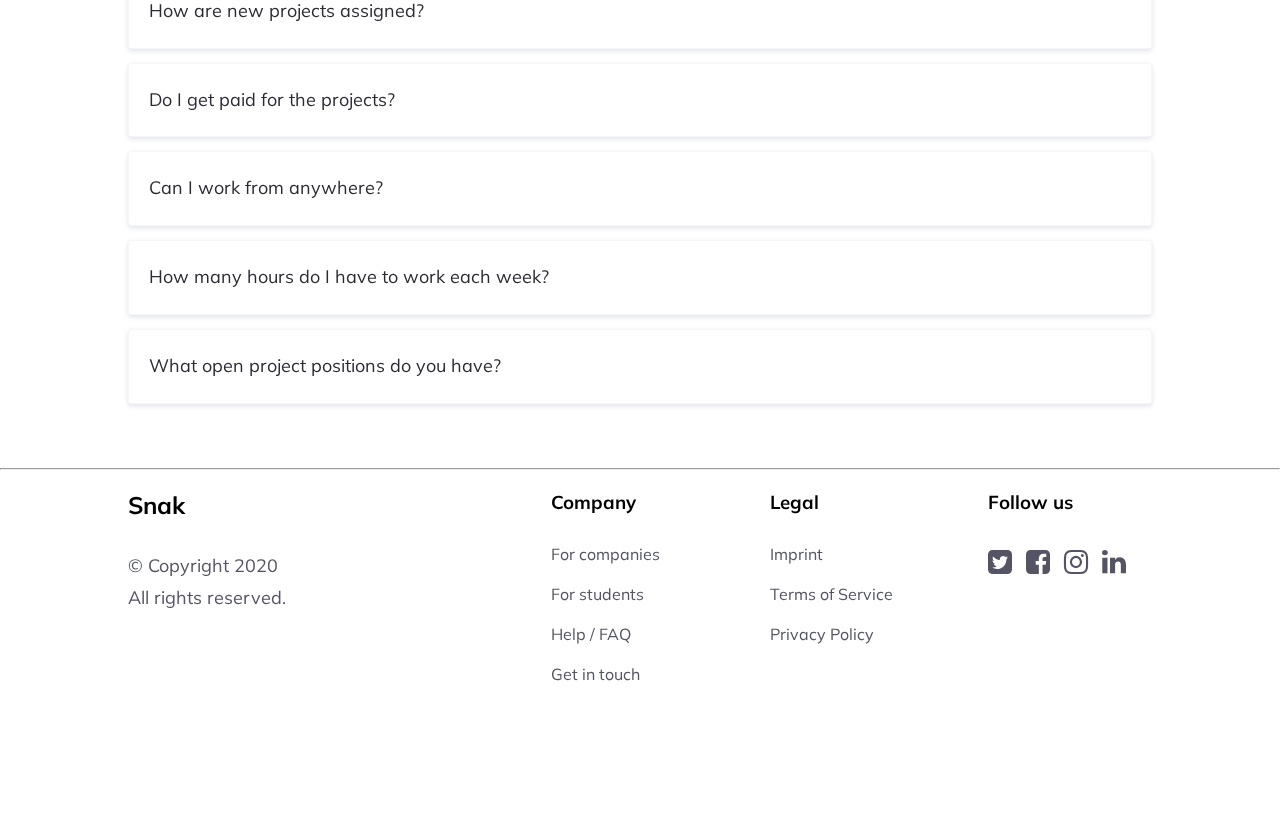
==== commit b8895741: "ss" ====
--- a/help.html
+++ b/help.html
@@ -20,19 +20,7 @@
     <meta name="author" content="We build digital products">
     <meta content="https://pedantic-jang-f78820.netlify.com/assets/meta-preview.png" property="og:image">
     <meta content="https://pedantic-jang-f78820.netlify.com/assets/meta-preview.png" name="twitter:image">
-    <meta property="og:url" content="keeet.io">
-    <meta property="og:title" content="We build digital products.">
-    <meta property="og:description" content="We are a group of lateral thinkers, innovators and creatives that is building digital products of
-          tomorrow from scratch. We believe that digital product development is a transformative journey and needs to be
-          managed as such. That calls for all the elements of an effective transformation, including an experienced team,
-          a clear vision and road map, and processes for the fast piloting and deployment.">
-    <meta name="twitter:title" content="We build digital products">
-    <meta name="twitter:description" content="We are a group of lateral thinkers, innovators and creatives that is building digital products of
-          tomorrow from scratch. We believe that digital product development is a transformative journey and needs to be
-          managed as such. That calls for all the elements of an effective transformation, including an experienced team,
-          a clear vision and road map, and processes for the fast piloting and deployment.">
-    <meta name="theme-color" content="#0055ff">
-    <title>Keeet - FAQ</title>
+    <title>Snak - FAQ</title>
 </head>
 <body style="overflow: hidden;">
 
@@ -44,7 +32,7 @@
         <div class="line line02"></div>
         <div class="line line03"></div>
     </div>
-    <a href="../"><h2 class="logo-name"><b>Keeet</b></h2></a>
+    <a href="../"><h2 class="logo-name"><b>Snak</b></h2></a>
     <ul class="nav-links">
         <li><a href="student" class="top-nav-links" id="about">For students</a></li>
         <li><a href="help" class="top-nav-links" id="work">Help / FAQ</a></li>
@@ -81,7 +69,7 @@
         </div>
         <div class="faq-block">
             <input id="ac-2" type="checkbox">
-            <label for="ac-2">What is Keeet?</label>
+            <label for="ac-2">What is Snak?</label>
             <article class="answer">
                 <p>
                     We are a group of lateral thinkers, innovators and creatives that is building digital products of
@@ -118,7 +106,7 @@
         </div>
         <div class="faq-block">
             <input id="ac-5" type="checkbox">
-            <label for="ac-5">Why should I work with Keeet?</label>
+            <label for="ac-5">Why should I work with Snak?</label>
             <article class="answer">
                 <p>
                     We eliminate the lack of transparency of agencies and take away the commitment of an in-house team.
@@ -131,7 +119,7 @@
         <h1>Students</h1>
         <div class="faq-block">
             <input id="ac-6" type="checkbox">
-            <label for="ac-6">How can I become a student talent at Keeet?</label>
+            <label for="ac-6">How can I become a student talent at Snak?</label>
             <article class="answer">
                 <p>
                     All you have to do is to fill out the online application form. Click <a href="application">here</a>.
@@ -202,8 +190,8 @@
     <hr>
     <footer class="container" id="footer-container">
         <div class="footer-column-left">
-            <h2 class="footer-header">Keeet</h2>
-            <p>© Copyright 2019 Keeet UG (haftungsbeschränkt) <br> All rights reserved.</p>
+            <h2 class="footer-header">Snak</h2>
+            <p>© Copyright 2020 <br> All rights reserved.</p>
         </div>
         <div class="footer-column-right">
             <h3 class="footer-header">Company</h3>
@@ -244,6 +232,3 @@
 <script src="app.js"></script>
 </body>
 </html>
-
-
-
--- a/help.css
+++ b/help.css
@@ -9,7 +9,7 @@
     left: 0;
     right: 0;
     z-index: -1;
-    background: linear-gradient(90deg, rgb(0, 85, 255), rgb(0, 153, 255));
+    background: #FF494F;
     background-size: cover;
     height: 170vh;
     width: 100vw;
@@ -163,4 +163,4 @@
     label {
         font-size: 16px;
     }
-}+}
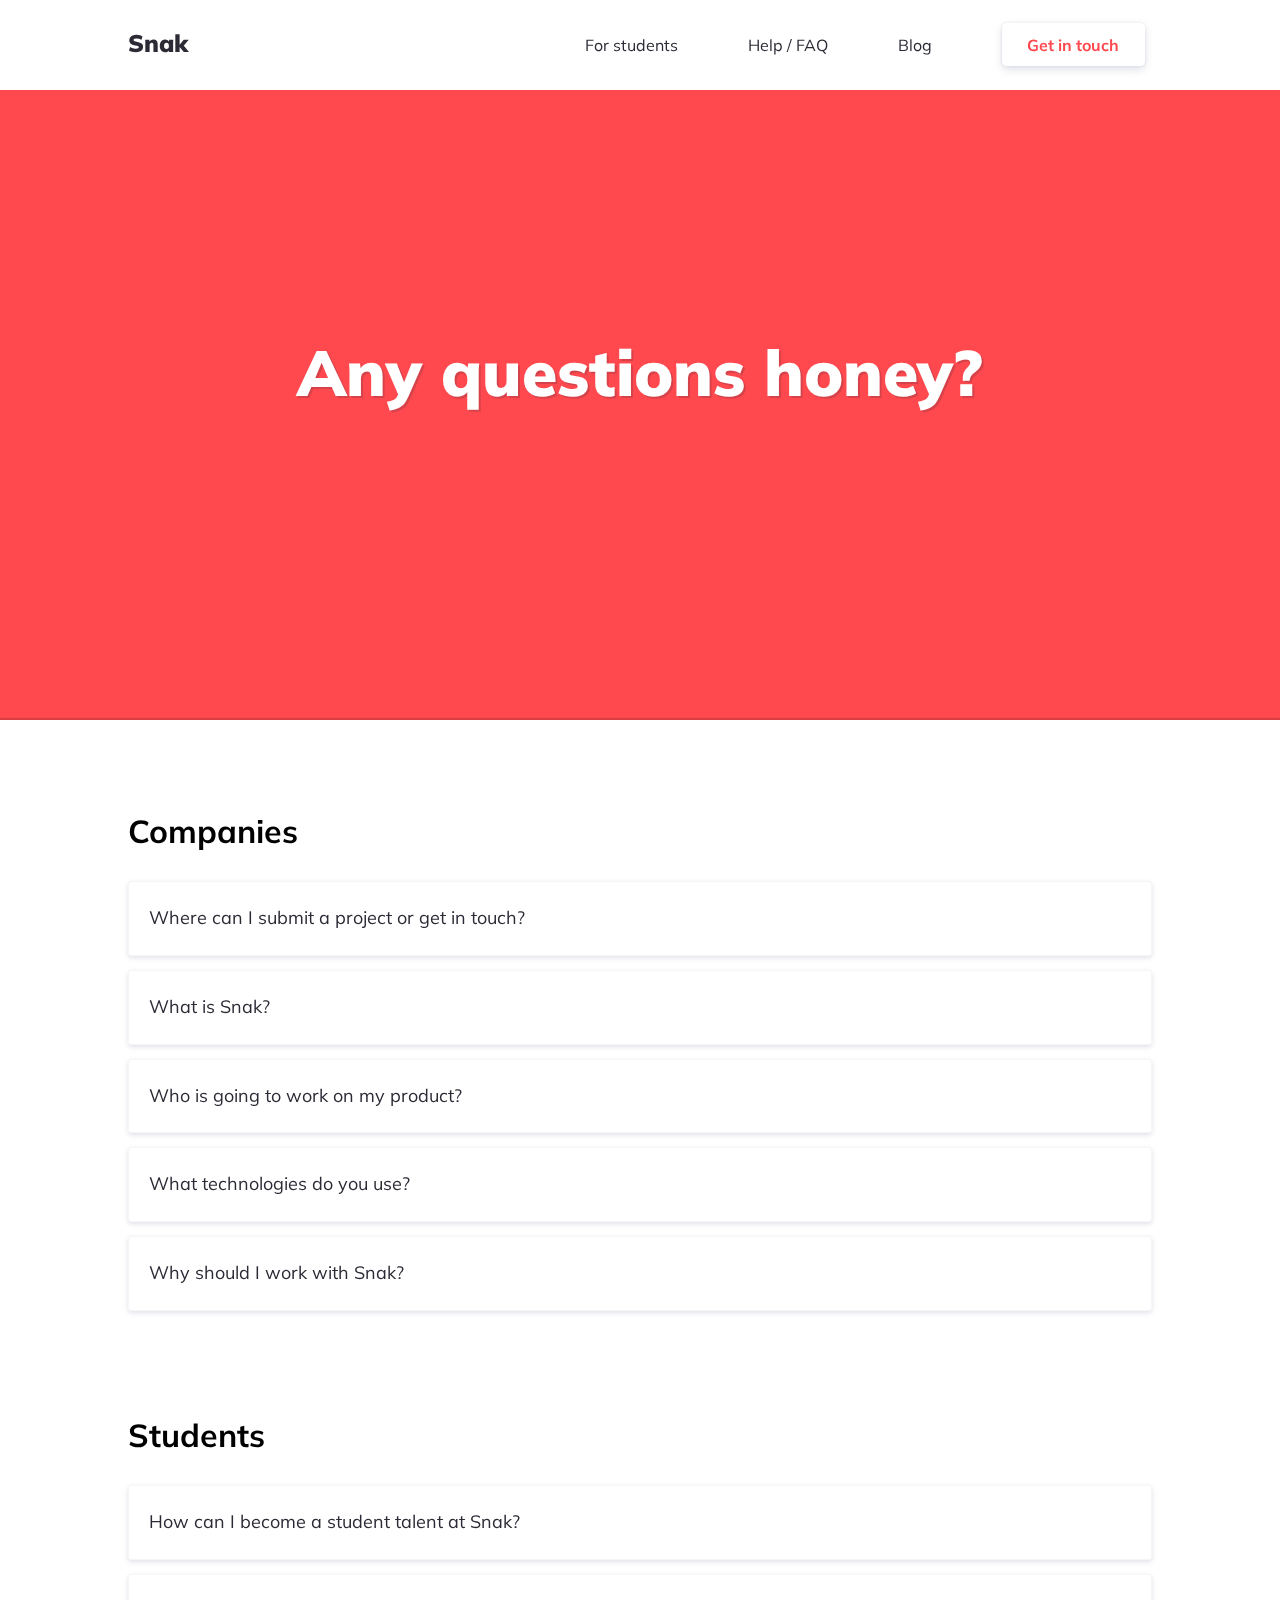
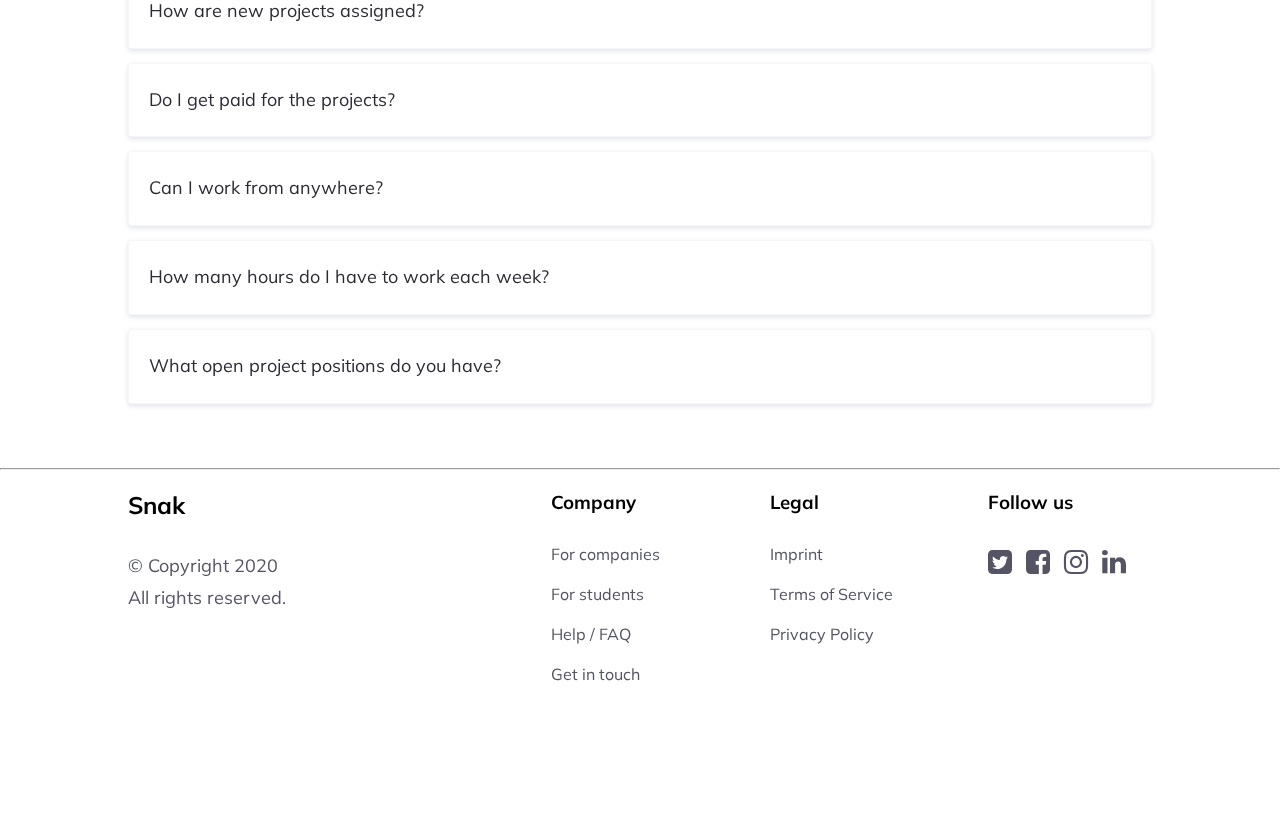
==== commit ed8b7ac2: "ff" ====
--- a/help.html
+++ b/help.html
@@ -48,7 +48,7 @@
 
 <div class="help-hero-wrapper">
     <div class="help-hero">
-        <h1>Any questions?</h1>
+        <h1>Any questions honey?</h1>
     </div>
 </div>
 
